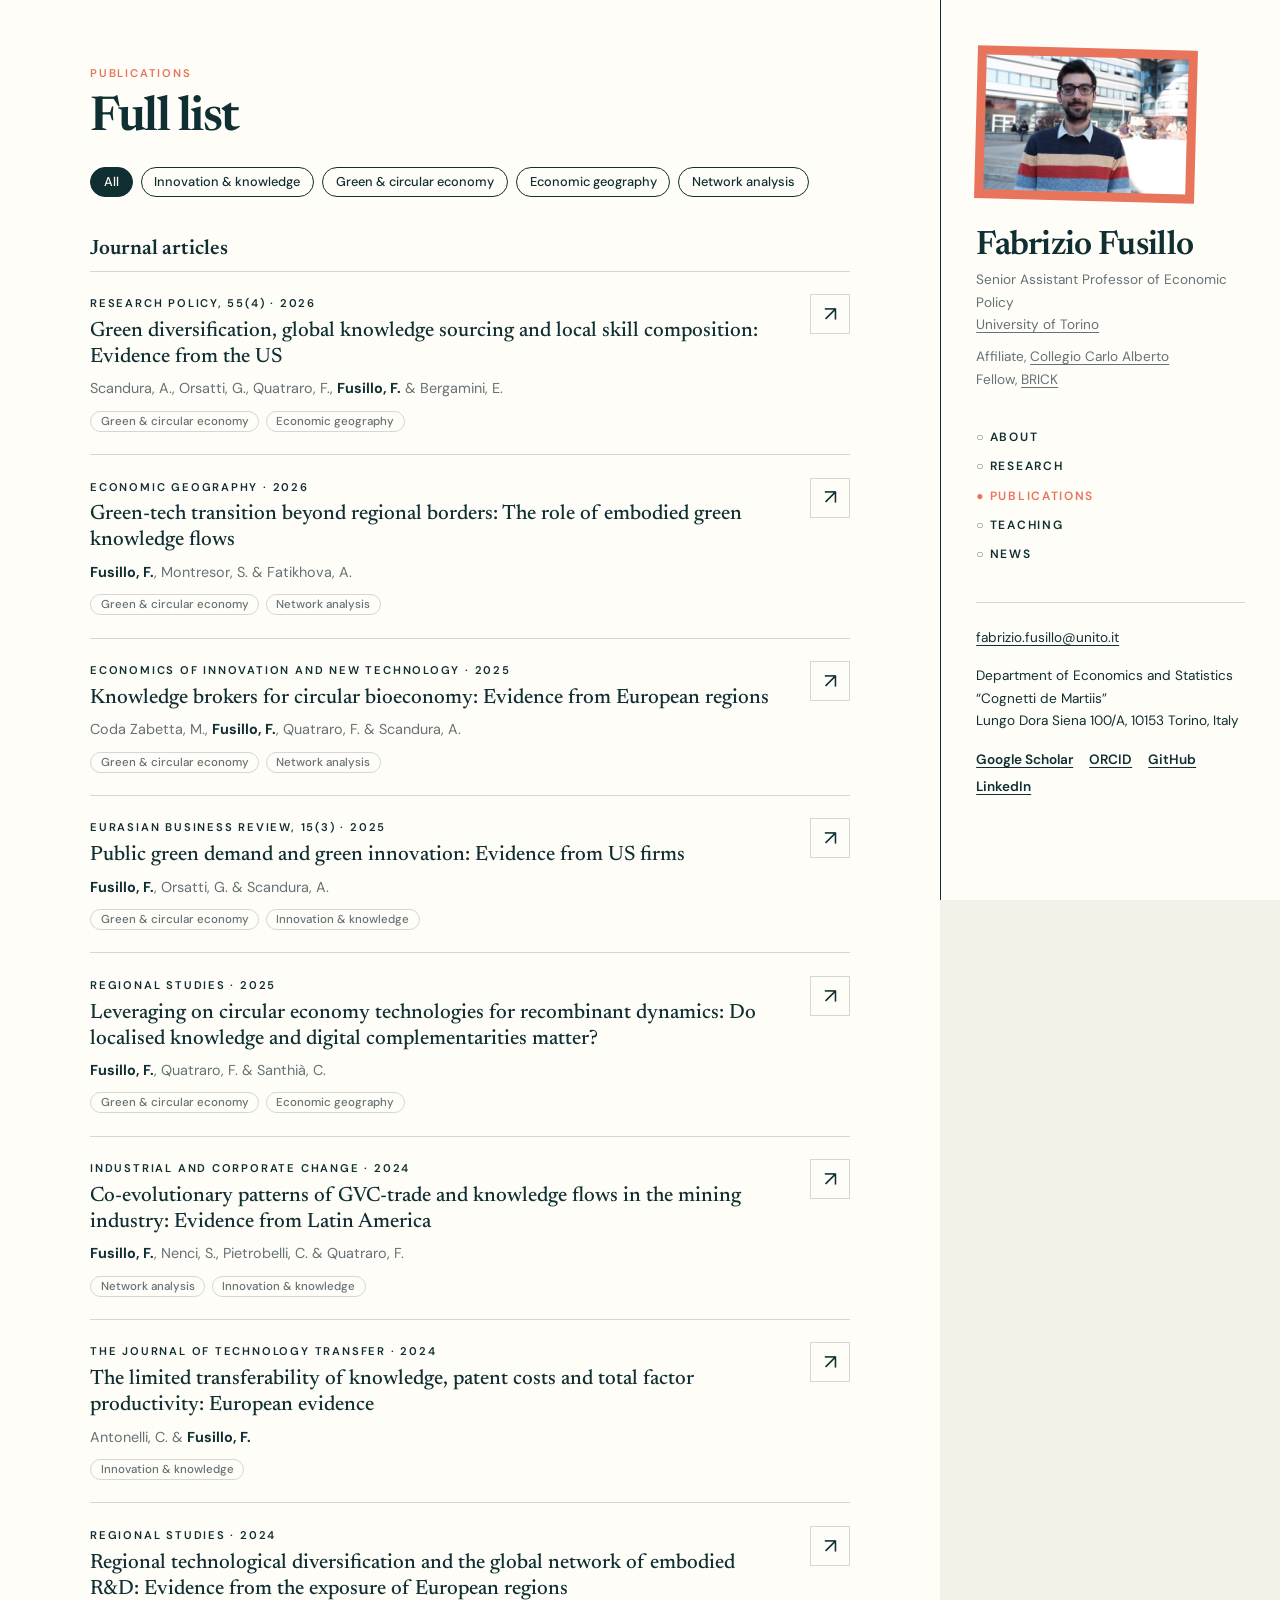
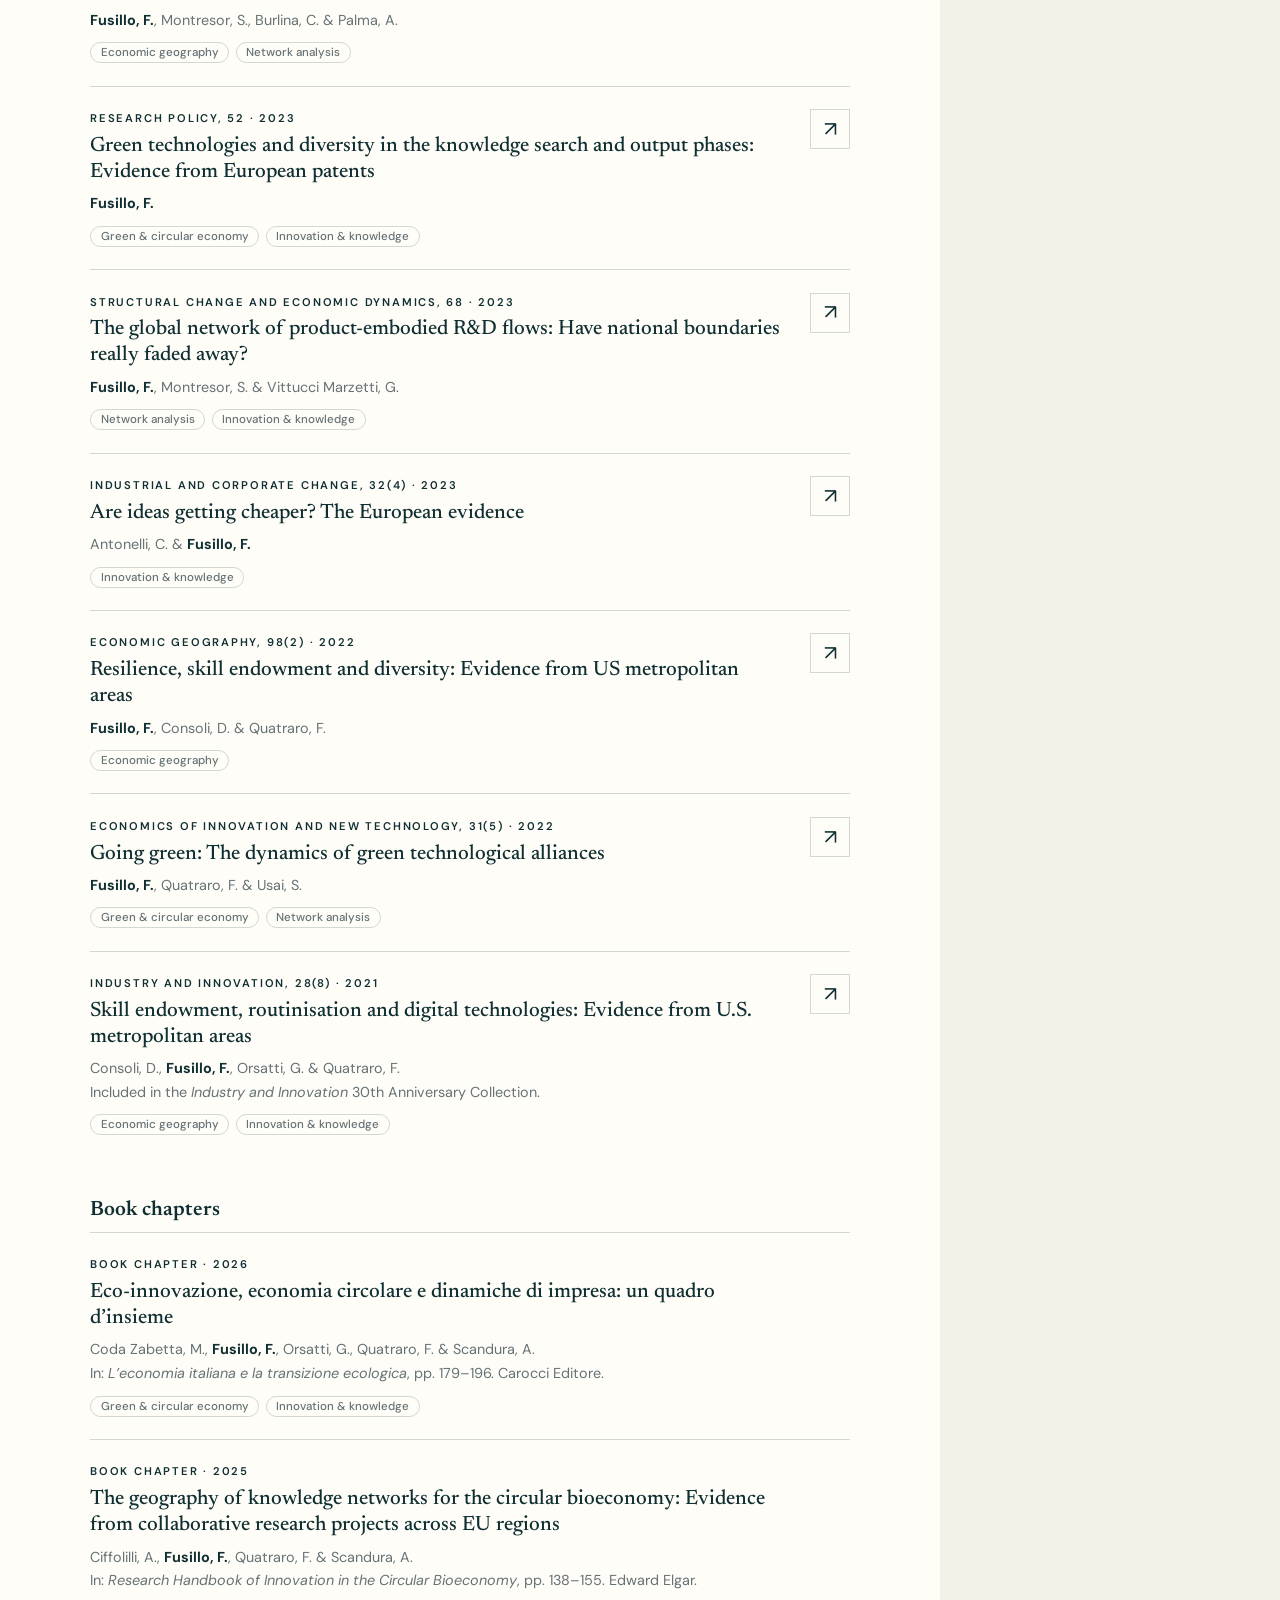
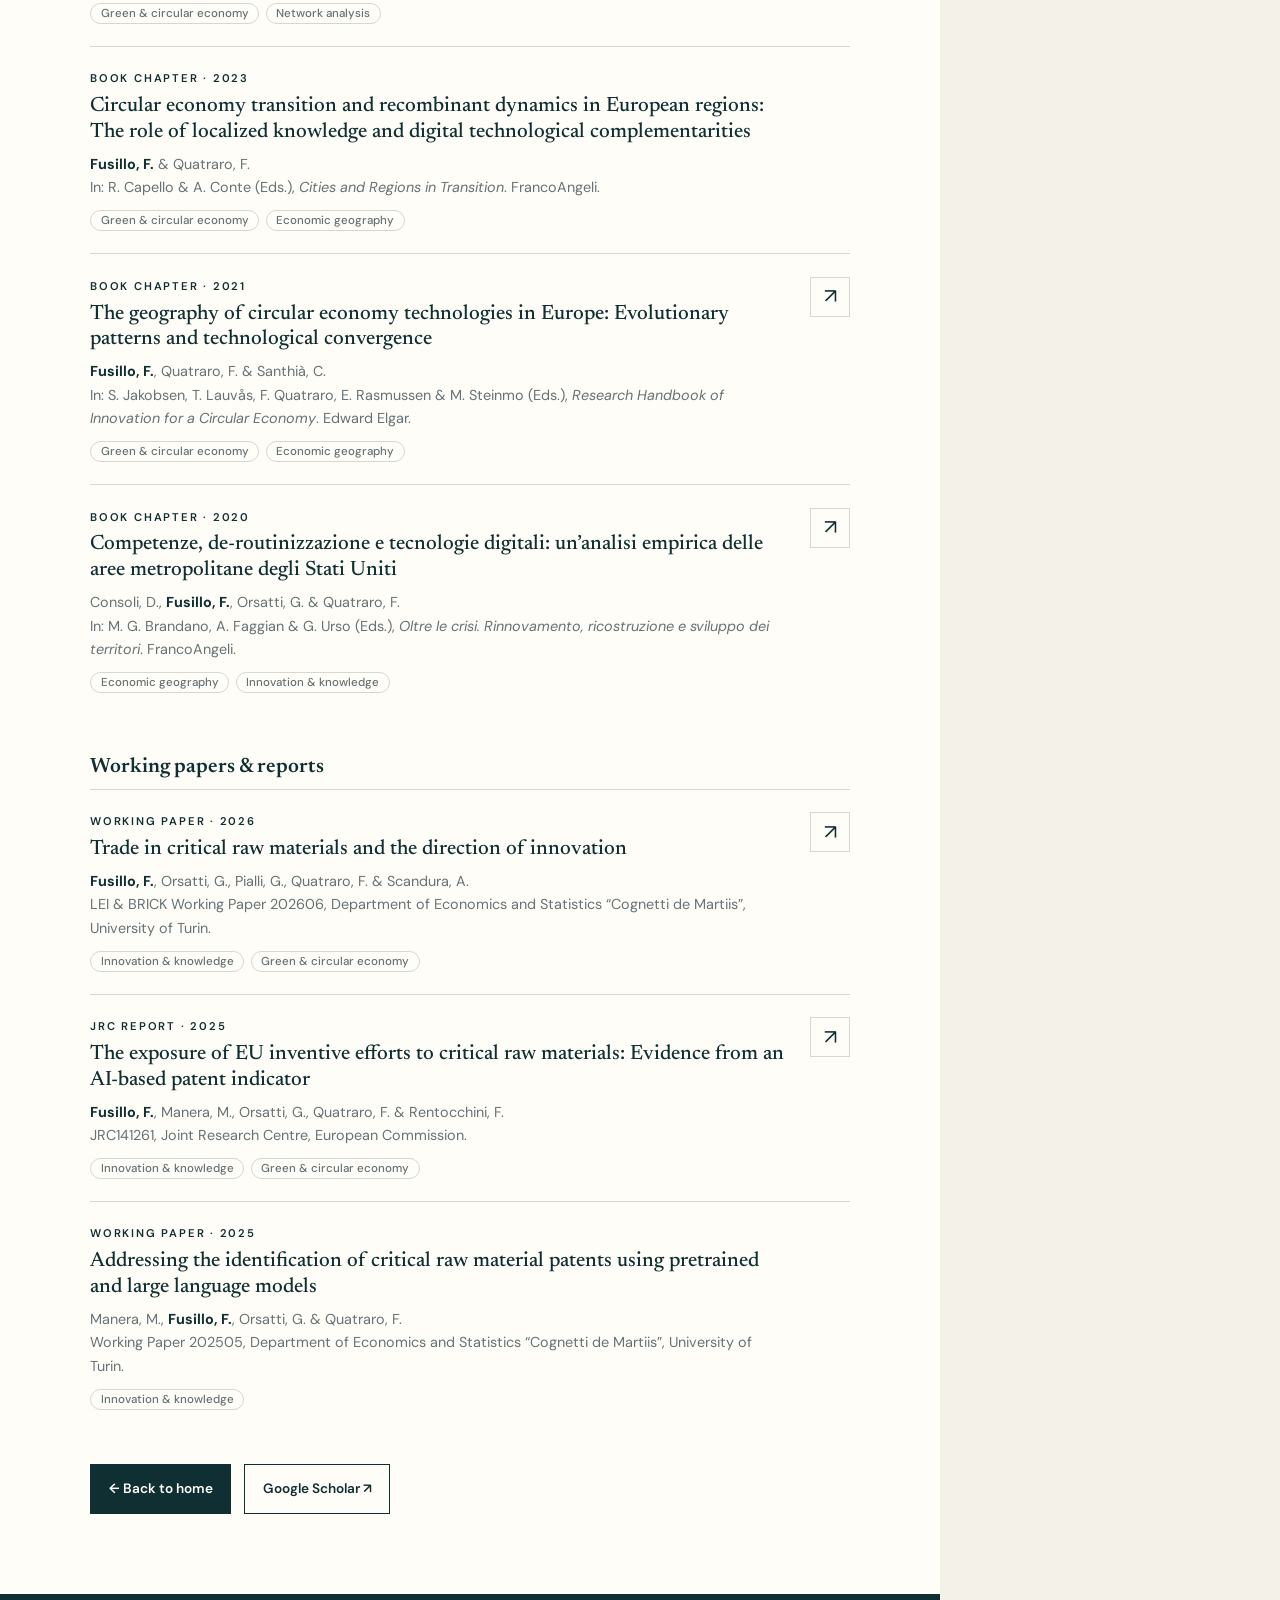
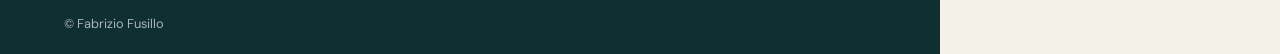
==== publications.html @ 9db90cc2 "Add full publication page, ongoing research and news updates - publications.html: journal articles, " ====
<!doctype html>
<html lang="en">
<head>
  <meta charset="utf-8">
  <meta name="viewport" content="width=device-width, initial-scale=1">
  <meta name="description" content="Publications of Fabrizio Fusillo: journal articles, book chapters, working papers and reports.">
  <title>Publications · Fabrizio Fusillo</title>

  <link rel="preconnect" href="https://fonts.googleapis.com">
  <link rel="preconnect" href="https://fonts.gstatic.com" crossorigin>
  <link href="https://fonts.googleapis.com/css2?family=DM+Sans:wght@400;500;600&family=Newsreader:opsz,wght@6..72,500;6..72,600&display=swap" rel="stylesheet">
  <link rel="stylesheet" href="styles.css">
</head>

<body>
<div class="layout">

<!-- ================= SIDE COLUMN (right) =================
     Same block as in index.html: if you change something here, change it there too. -->
<aside>
  <div class="photo"><img src="assets/fabrizio-fusillo.jpg" alt="Portrait of Fabrizio Fusillo"></div>

  <h1>Fabrizio Fusillo</h1>
  <p class="position">
    Senior Assistant Professor of Economic Policy<br>
    <a href="https://www.unito.it">University of Torino</a>
  </p>
  <p class="affiliations">
    Affiliate, <a href="https://www.carloalberto.org/person/fabrizio-fusillo/">Collegio Carlo Alberto</a><br>
    Fellow, <a href="https://brick.carloalberto.org/">BRICK</a>
  </p>

  <nav>
    <a href="index.html#about">About</a>
    <a href="index.html#research">Research</a>
    <a href="publications.html" class="active">Publications</a>
    <a href="index.html#teaching">Teaching</a>
    <a href="index.html#news">News</a>
  </nav>

  <div class="contact">
    <p><a href="mailto:fabrizio.fusillo@unito.it">fabrizio.fusillo@unito.it</a></p>
    <p>Department of Economics and Statistics “Cognetti de Martiis”<br>
       Lungo Dora Siena 100/A, 10153 Torino, Italy</p>
    <p class="links">
      <a href="https://scholar.google.com/citations?user=CQ9z-CwAAAAJ&amp;hl=it&amp;oi=ao">Google Scholar</a>
      <a href="https://orcid.org/0000-0002-1454-1284">ORCID</a>
      <a href="https://github.com/ffusillo">GitHub</a>
      <a href="https://www.linkedin.com/in/fabrizio-fusillo-4771b8a0/">LinkedIn</a>
      <!-- <a href="assets/cv-fusillo.pdf">CV</a> -->
    </p>
  </div>
</aside>

<main>

<!-- =====================================================================
     HOW TO EDIT THIS PAGE
     - Each publication is one <article class="pub" data-tags="..."> ... </article> block.
       Copy a block, paste it at the top of the right group and change the text.
     - data-tags: one or two of   innovation   green   geography   networks
       (separated by a space). The tag buttons under each entry are added automatically.
     - The ↗ link is optional: delete the <a ...>↗</a> line if there is no link.
     ===================================================================== -->
<section class="white">
  <p class="eyebrow">Publications</p>
  <h2>Full list</h2>

  <p class="filters">
    <a href="#all">All</a>
    <a href="#innovation">Innovation &amp; knowledge</a>
    <a href="#green">Green &amp; circular economy</a>
    <a href="#geography">Economic geography</a>
    <a href="#networks">Network analysis</a>
  </p>

  <!-- ============ JOURNAL ARTICLES ============ -->
  <div class="pub-group">
    <h3 class="sub">Journal articles</h3>

    <article class="pub" data-tags="green geography">
      <p class="label">Research Policy, 55(4) · 2026</p>
      <h3>Green diversification, global knowledge sourcing and local skill composition: Evidence from the US</h3>
      <p>Scandura, A., Orsatti, G., Quatraro, F., <b>Fusillo, F.</b> &amp; Bergamini, E.</p>
      <a href="https://doi.org/10.1016/j.respol.2026.105434" aria-label="Open publication">↗</a>
    </article>

    <article class="pub" data-tags="green networks">
      <p class="label">Economic Geography · 2026</p>
      <h3>Green-tech transition beyond regional borders: The role of embodied green knowledge flows</h3>
      <p><b>Fusillo, F.</b>, Montresor, S. &amp; Fatikhova, A.</p>
      <a href="https://doi.org/10.1080/00130095.2025.2577307" aria-label="Open publication">↗</a>
    </article>

    <article class="pub" data-tags="green networks">
      <p class="label">Economics of Innovation and New Technology · 2025</p>
      <h3>Knowledge brokers for circular bioeconomy: Evidence from European regions</h3>
      <p>Coda Zabetta, M., <b>Fusillo, F.</b>, Quatraro, F. &amp; Scandura, A.</p>
      <a href="https://doi.org/10.1080/10438599.2025.2573064" aria-label="Open publication">↗</a>
    </article>

    <article class="pub" data-tags="green innovation">
      <p class="label">Eurasian Business Review, 15(3) · 2025</p>
      <h3>Public green demand and green innovation: Evidence from US firms</h3>
      <p><b>Fusillo, F.</b>, Orsatti, G. &amp; Scandura, A.</p>
      <a href="https://doi.org/10.1007/s40821-025-00304-y" aria-label="Open publication">↗</a>
    </article>

    <article class="pub" data-tags="green geography">
      <p class="label">Regional Studies · 2025</p>
      <h3>Leveraging on circular economy technologies for recombinant dynamics: Do localised knowledge and digital complementarities matter?</h3>
      <p><b>Fusillo, F.</b>, Quatraro, F. &amp; Santhià, C.</p>
      <a href="https://doi.org/10.1080/00343404.2024.2329255" aria-label="Open publication">↗</a>
    </article>

    <article class="pub" data-tags="networks innovation">
      <p class="label">Industrial and Corporate Change · 2024</p>
      <h3>Co-evolutionary patterns of GVC-trade and knowledge flows in the mining industry: Evidence from Latin America</h3>
      <p><b>Fusillo, F.</b>, Nenci, S., Pietrobelli, C. &amp; Quatraro, F.</p>
      <a href="https://doi.org/10.1093/icc/dtae002" aria-label="Open publication">↗</a>
    </article>

    <article class="pub" data-tags="innovation">
      <p class="label">The Journal of Technology Transfer · 2024</p>
      <h3>The limited transferability of knowledge, patent costs and total factor productivity: European evidence</h3>
      <p>Antonelli, C. &amp; <b>Fusillo, F.</b></p>
      <a href="https://doi.org/10.1007/s10961-023-10057-3" aria-label="Open publication">↗</a>
    </article>

    <article class="pub" data-tags="geography networks">
      <p class="label">Regional Studies · 2024</p>
      <h3>Regional technological diversification and the global network of embodied R&amp;D: Evidence from the exposure of European regions</h3>
      <p><b>Fusillo, F.</b>, Montresor, S., Burlina, C. &amp; Palma, A.</p>
      <a href="https://doi.org/10.1080/00343404.2023.2269205" aria-label="Open publication">↗</a>
    </article>

    <article class="pub" data-tags="green innovation">
      <p class="label">Research Policy, 52 · 2023</p>
      <h3>Green technologies and diversity in the knowledge search and output phases: Evidence from European patents</h3>
      <p><b>Fusillo, F.</b></p>
      <a href="https://doi.org/10.1016/j.respol.2023.104727" aria-label="Open publication">↗</a>
    </article>

    <article class="pub" data-tags="networks innovation">
      <p class="label">Structural Change and Economic Dynamics, 68 · 2023</p>
      <h3>The global network of product-embodied R&amp;D flows: Have national boundaries really faded away?</h3>
      <p><b>Fusillo, F.</b>, Montresor, S. &amp; Vittucci Marzetti, G.</p>
      <a href="https://doi.org/10.1016/j.strueco.2023.10.001" aria-label="Open publication">↗</a>
    </article>

    <article class="pub" data-tags="innovation">
      <p class="label">Industrial and Corporate Change, 32(4) · 2023</p>
      <h3>Are ideas getting cheaper? The European evidence</h3>
      <p>Antonelli, C. &amp; <b>Fusillo, F.</b></p>
      <a href="https://doi.org/10.1093/icc/dtac064" aria-label="Open publication">↗</a>
    </article>

    <article class="pub" data-tags="geography">
      <p class="label">Economic Geography, 98(2) · 2022</p>
      <h3>Resilience, skill endowment and diversity: Evidence from US metropolitan areas</h3>
      <p><b>Fusillo, F.</b>, Consoli, D. &amp; Quatraro, F.</p>
      <a href="https://doi.org/10.1080/00130095.2021.2008797" aria-label="Open publication">↗</a>
    </article>

    <article class="pub" data-tags="green networks">
      <p class="label">Economics of Innovation and New Technology, 31(5) · 2022</p>
      <h3>Going green: The dynamics of green technological alliances</h3>
      <p><b>Fusillo, F.</b>, Quatraro, F. &amp; Usai, S.</p>
      <a href="https://doi.org/10.1080/10438599.2020.1799143" aria-label="Open publication">↗</a>
    </article>

    <article class="pub" data-tags="geography innovation">
      <p class="label">Industry and Innovation, 28(8) · 2021</p>
      <h3>Skill endowment, routinisation and digital technologies: Evidence from U.S. metropolitan areas</h3>
      <p>Consoli, D., <b>Fusillo, F.</b>, Orsatti, G. &amp; Quatraro, F.</p>
      <p>Included in the <em>Industry and Innovation</em> 30th Anniversary Collection.</p>
      <a href="https://doi.org/10.1080/13662716.2021.1904842" aria-label="Open publication">↗</a>
    </article>
  </div>

  <!-- ============ BOOK CHAPTERS ============ -->
  <div class="pub-group">
    <h3 class="sub">Book chapters</h3>

    <article class="pub" data-tags="green innovation">
      <p class="label">Book chapter · 2026</p>
      <h3>Eco-innovazione, economia circolare e dinamiche di impresa: un quadro d’insieme</h3>
      <p>Coda Zabetta, M., <b>Fusillo, F.</b>, Orsatti, G., Quatraro, F. &amp; Scandura, A.</p>
      <p>In: <em>L’economia italiana e la transizione ecologica</em>, pp. 179–196. Carocci Editore.</p>
    </article>

    <article class="pub" data-tags="green networks">
      <p class="label">Book chapter · 2025</p>
      <h3>The geography of knowledge networks for the circular bioeconomy: Evidence from collaborative research projects across EU regions</h3>
      <p>Ciffolilli, A., <b>Fusillo, F.</b>, Quatraro, F. &amp; Scandura, A.</p>
      <p>In: <em>Research Handbook of Innovation in the Circular Bioeconomy</em>, pp. 138–155. Edward Elgar.</p>
    </article>

    <article class="pub" data-tags="green geography">
      <p class="label">Book chapter · 2023</p>
      <h3>Circular economy transition and recombinant dynamics in European regions: The role of localized knowledge and digital technological complementarities</h3>
      <p><b>Fusillo, F.</b> &amp; Quatraro, F.</p>
      <p>In: R. Capello &amp; A. Conte (Eds.), <em>Cities and Regions in Transition</em>. FrancoAngeli.</p>
    </article>

    <article class="pub" data-tags="green geography">
      <p class="label">Book chapter · 2021</p>
      <h3>The geography of circular economy technologies in Europe: Evolutionary patterns and technological convergence</h3>
      <p><b>Fusillo, F.</b>, Quatraro, F. &amp; Santhià, C.</p>
      <p>In: S. Jakobsen, T. Lauvås, F. Quatraro, E. Rasmussen &amp; M. Steinmo (Eds.), <em>Research Handbook of Innovation for a Circular Economy</em>. Edward Elgar.</p>
      <a href="https://www.e-elgar.com/shop/gbp/research-handbook-of-innovation-for-a-circular-economy-9781800373082.html" aria-label="Open book page">↗</a>
    </article>

    <article class="pub" data-tags="geography innovation">
      <p class="label">Book chapter · 2020</p>
      <h3>Competenze, de-routinizzazione e tecnologie digitali: un’analisi empirica delle aree metropolitane degli Stati Uniti</h3>
      <p>Consoli, D., <b>Fusillo, F.</b>, Orsatti, G. &amp; Quatraro, F.</p>
      <p>In: M. G. Brandano, A. Faggian &amp; G. Urso (Eds.), <em>Oltre le crisi. Rinnovamento, ricostruzione e sviluppo dei territori</em>. FrancoAngeli.</p>
      <a href="http://ojs.francoangeli.it/_omp/index.php/oa/catalog/book/552" aria-label="Open book page">↗</a>
    </article>
  </div>

  <!-- ============ WORKING PAPERS AND REPORTS ============ -->
  <div class="pub-group">
    <h3 class="sub">Working papers &amp; reports</h3>

    <article class="pub" data-tags="innovation green">
      <p class="label">Working paper · 2026</p>
      <h3>Trade in critical raw materials and the direction of innovation</h3>
      <p><b>Fusillo, F.</b>, Orsatti, G., Pialli, G., Quatraro, F. &amp; Scandura, A.</p>
      <p>LEI &amp; BRICK Working Paper 202606, Department of Economics and Statistics “Cognetti de Martiis”, University of Turin.</p>
      <a href="https://www.est.unito.it/do/home.pl/Download?doc=/allegati/wp2026dip/wp_06_2026.pdf" aria-label="Open working paper">↗</a>
    </article>

    <article class="pub" data-tags="innovation green">
      <p class="label">JRC Report · 2025</p>
      <h3>The exposure of EU inventive efforts to critical raw materials: Evidence from an AI-based patent indicator</h3>
      <p><b>Fusillo, F.</b>, Manera, M., Orsatti, G., Quatraro, F. &amp; Rentocchini, F.</p>
      <p>JRC141261, Joint Research Centre, European Commission.</p>
      <a href="https://publications.jrc.ec.europa.eu/repository/handle/JRC141261" aria-label="Open report">↗</a>
    </article>

    <article class="pub" data-tags="innovation">
      <p class="label">Working paper · 2025</p>
      <h3>Addressing the identification of critical raw material patents using pretrained and large language models</h3>
      <p>Manera, M., <b>Fusillo, F.</b>, Orsatti, G. &amp; Quatraro, F.</p>
      <p>Working Paper 202505, Department of Economics and Statistics “Cognetti de Martiis”, University of Turin.</p>
    </article>
  </div>

  <p class="buttons">
    <a class="button" href="index.html">← Back to home</a>
    <a class="button outline" href="https://scholar.google.com/citations?user=CQ9z-CwAAAAJ&amp;hl=it&amp;oi=ao">Google Scholar ↗</a>
  </p>
</section>

<footer>© Fabrizio Fusillo</footer>

</main>
</div>

<script>
  // Topic tags and filters. No need to edit this, unless you rename a topic.
  const topics = {
    innovation: 'Innovation & knowledge',
    green: 'Green & circular economy',
    geography: 'Economic geography',
    networks: 'Network analysis'
  };
  const pubs = document.querySelectorAll('.pub[data-tags]');

  // Add the tag buttons under each publication, from its data-tags.
  pubs.forEach((pub) => {
    const tags = document.createElement('p');
    tags.className = 'tags';
    pub.dataset.tags.split(' ').forEach((t) => {
      const a = document.createElement('a');
      a.href = '#' + t;
      a.textContent = topics[t];
      tags.append(a);
    });
    pub.append(tags);
  });

  // Show only the publications of the topic in the address (e.g. publications.html#green).
  function applyFilter() {
    const topic = location.hash.slice(1) in topics ? location.hash.slice(1) : 'all';
    pubs.forEach((pub) => { pub.hidden = topic !== 'all' && !pub.dataset.tags.split(' ').includes(topic); });
    document.querySelectorAll('.pub-group').forEach((g) => { g.hidden = !g.querySelector('.pub:not([hidden])'); });
    document.querySelectorAll('.filters a').forEach((a) => a.classList.toggle('active', a.hash === '#' + topic));
  }
  window.addEventListener('hashchange', () => { applyFilter(); window.scrollTo(0, 0); });
  applyFilter();
</script>

</body>
</html>
---- styles.css ----
/* =========================================================
   FABRIZIO FUSILLO — WEBSITE STYLES
   Colours, fonts and sizes are set here at the top.
   ========================================================= */

:root {
  --ink: #102f33;      /* dark green: text, Research band */
  --paper: #f4f1e9;    /* beige: About and News bands */
  --white: #fffdf7;    /* off-white: side column, Publications band */
  --lime: #d9ee72;     /* Teaching band, card titles */
  --coral: #e7745b;    /* accents, photo frame */
  --muted: #657276;
  --line: rgba(16, 47, 51, 0.18);

  --sans: "DM Sans", Arial, sans-serif;
  --serif: "Newsreader", Georgia, serif;

  --photo-width: 220px;
  --side-width: 340px;
}

/* ---------- Page ---------- */
* { box-sizing: border-box; }
html { scroll-behavior: smooth; }

body {
  margin: 0;
  background: var(--paper);
  color: var(--ink);
  font-family: var(--sans);
  font-size: 16px;
  line-height: 1.65;
}

a { color: inherit; text-underline-offset: 3px; text-decoration-thickness: 1px; }
a:hover { color: var(--coral); }
[hidden] { display: none !important; }

.layout {
  display: grid;
  grid-template-columns: minmax(0, 1fr) var(--side-width);
  grid-template-areas: "main side";
}
main { grid-area: main; }
aside { grid-area: side; }

/* ---------- Side column (right) ---------- */
aside {
  position: sticky;
  top: 0;
  height: 100vh;
  overflow-y: auto;
  padding: 3rem 2.2rem;
  background: var(--white);
  border-left: 1px solid var(--ink);
  font-size: 0.85rem;
}

.photo {
  width: var(--photo-width);
  padding: 0.55rem;
  background: var(--coral);
  transform: rotate(1.5deg);
}
.photo img { display: block; width: 100%; height: auto; }

aside h1 { margin: 1.8rem 0 0.3rem; font: 600 2.1rem/1.05 var(--serif); letter-spacing: -0.02em; }
.position { margin: 0; color: var(--muted); }
.affiliations { margin: 0.6rem 0 0; color: var(--muted); }

aside nav { display: flex; flex-direction: column; margin: 2rem 0; }

aside nav a {
  padding: 0.3rem 0;
  font-size: 0.75rem;
  font-weight: 600;
  letter-spacing: 0.14em;
  text-transform: uppercase;
  text-decoration: none;
}
aside nav a::before { content: "○ "; color: var(--muted); }
aside nav a.active { color: var(--coral); }
aside nav a.active::before { content: "● "; color: var(--coral); }

.contact { padding-top: 1.5rem; border-top: 1px solid var(--line); }
.contact p { margin: 0 0 1rem; }
.links { display: flex; flex-wrap: wrap; gap: 0.3rem 1rem; font-weight: 600; }

/* ---------- Main column: coloured bands ---------- */
section { padding: 4rem max(5vw, calc((100% - 760px) / 2)); }

.paper { background: var(--paper); }
.white { background: var(--white); }
.lime  { background: var(--lime); }
.ink   { background: var(--ink); color: var(--white); }
.ink a:hover { color: var(--lime); }

.eyebrow,
.label {
  margin: 0 0 0.8rem;
  font-size: 0.7rem;
  font-weight: 600;
  letter-spacing: 0.16em;
  text-transform: uppercase;
}
.eyebrow { color: var(--coral); }

h2 { margin: 0 0 1.5rem; font: 600 clamp(2.2rem, 4vw, 3rem)/1 var(--serif); letter-spacing: -0.03em; }
h3 { margin: 0 0 0.4rem; font: 500 1.3rem/1.25 var(--serif); }

.lead { margin-top: 0; font: 500 clamp(1.5rem, 2.4vw, 2rem)/1.3 var(--serif); }

/* ---------- Research cards ---------- */
.cards {
  display: grid;
  grid-template-columns: 1fr 1fr;
  gap: 1rem;
  margin-top: 2rem;
}
.cards a {
  display: flex;
  flex-direction: column;
  padding: 1.4rem;
  border: 1px solid rgba(255, 253, 247, 0.25);
  text-decoration: none;
}
.cards a:hover { border-color: var(--lime); background: rgba(217, 238, 114, 0.08); color: inherit; }
.cards h3 { color: var(--lime); }
.cards p { margin: 0 0 1rem; font-size: 0.92rem; color: rgba(255, 253, 247, 0.75); }
.cards span { margin-top: auto; font-size: 0.8rem; font-weight: 600; color: var(--lime); }

/* ---------- Ongoing research ---------- */
.ongoing { margin: 0; padding: 0; list-style: none; }
.ongoing li {
  display: grid;
  grid-template-columns: 8rem minmax(0, 1fr);
  gap: 1rem;
  padding: 0.7rem 0;
  border-top: 1px solid rgba(255, 253, 247, 0.2);
  font-family: var(--serif);
  font-size: 1.1rem;
}
.ongoing span {
  padding-top: 0.3rem;
  color: var(--coral);
  font: 600 0.68rem var(--sans);
  letter-spacing: 0.14em;
  text-transform: uppercase;
}

/* ---------- Publications ---------- */
.pub {
  display: grid;
  grid-template-columns: minmax(0, 1fr) 40px;
  column-gap: 1.5rem;
  padding: 1.4rem 0;
  border-top: 1px solid var(--line);
}
.pub > * { grid-column: 1; }
.pub .label { margin-bottom: 0.4rem; }
.pub h3 ~ p { margin: 0; color: var(--muted); font-size: 0.9rem; }
.pub b { color: var(--ink); }

/* the ↗ square on the right of each publication */
.pub > a {
  grid-column: 2;
  grid-row: 1 / span 4;
  width: 40px;
  height: 40px;
  display: grid;
  place-items: center;
  border: 1px solid var(--line);
  font-size: 1.3rem;
  text-decoration: none;
}
.pub > a:hover { background: var(--ink); color: var(--white); }

.buttons { display: flex; flex-wrap: wrap; gap: 0.8rem; margin-top: 2rem; }
.button {
  display: inline-block;
  padding: 0.8rem 1.1rem;
  border: 1px solid var(--ink);
  background: var(--ink);
  color: var(--white);
  font-size: 0.85rem;
  font-weight: 600;
  text-decoration: none;
}
.button:hover { color: var(--lime); }
.button.outline { background: transparent; color: var(--ink); }
.button.outline:hover { background: var(--ink); color: var(--white); }

/* ---------- Full publication list: topic filters and tags ---------- */
.filters { display: flex; flex-wrap: wrap; gap: 0.5rem; margin: 0 0 1rem; }
.filters a,
.pub .tags a {
  padding: 0.2rem 0.8rem;
  border: 1px solid var(--ink);
  border-radius: 999px;
  font-size: 0.8rem;
  font-weight: 500;
  text-decoration: none;
}
.filters a.active,
.filters a:hover { background: var(--ink); color: var(--white); }

.pub .tags { display: flex; flex-wrap: wrap; gap: 0.4rem; margin-top: 0.6rem; }
.pub .tags a { padding: 0 0.6rem; border-color: var(--line); color: var(--muted); font-size: 0.72rem; }
.pub .tags a:hover { border-color: var(--coral); color: var(--coral); }

.pub-group h3.sub { margin-bottom: 0.5rem; }

/* ---------- Teaching ---------- */
.courses {
  display: grid;
  grid-template-columns: 1fr 1fr;
  border-top: 1px solid var(--ink);
  border-left: 1px solid var(--ink);
}
.courses div {
  padding: 1.5rem;
  border-right: 1px solid var(--ink);
  border-bottom: 1px solid var(--ink);
}
.courses p { margin: 0; font-size: 0.88rem; }
.courses .label { margin-bottom: 0.6rem; font-size: 0.68rem; }

h3.sub { margin-top: 2.5rem; font-weight: 600; }

/* ---------- News ---------- */
.news { margin: 0; padding: 0; list-style: none; }
.news li { padding: 0.8rem 0; border-top: 1px solid var(--line); }
.news b { display: inline-block; min-width: 5.5rem; color: var(--coral); font-size: 0.85rem; }

footer { padding: 1.2rem 5vw; background: var(--ink); color: rgba(255, 253, 247, 0.65); font-size: 0.8rem; }

/* ---------- Tablet and phone: side column moves to the top ---------- */
@media (max-width: 900px) {
  .layout { grid-template-columns: 1fr; grid-template-areas: "side" "main"; }

  aside { position: static; height: auto; padding: 2rem 16px; border-left: 0; border-bottom: 1px solid var(--ink); }
  .photo { width: 180px; }
  aside nav { flex-direction: row; flex-wrap: wrap; gap: 0 1.2rem; margin: 1.5rem 0; }

  section { padding: 3rem 16px; }
  footer { padding: 1rem 16px; }
  .cards, .courses { grid-template-columns: 1fr; }
  .ongoing li { grid-template-columns: 1fr; gap: 0.2rem; }
}
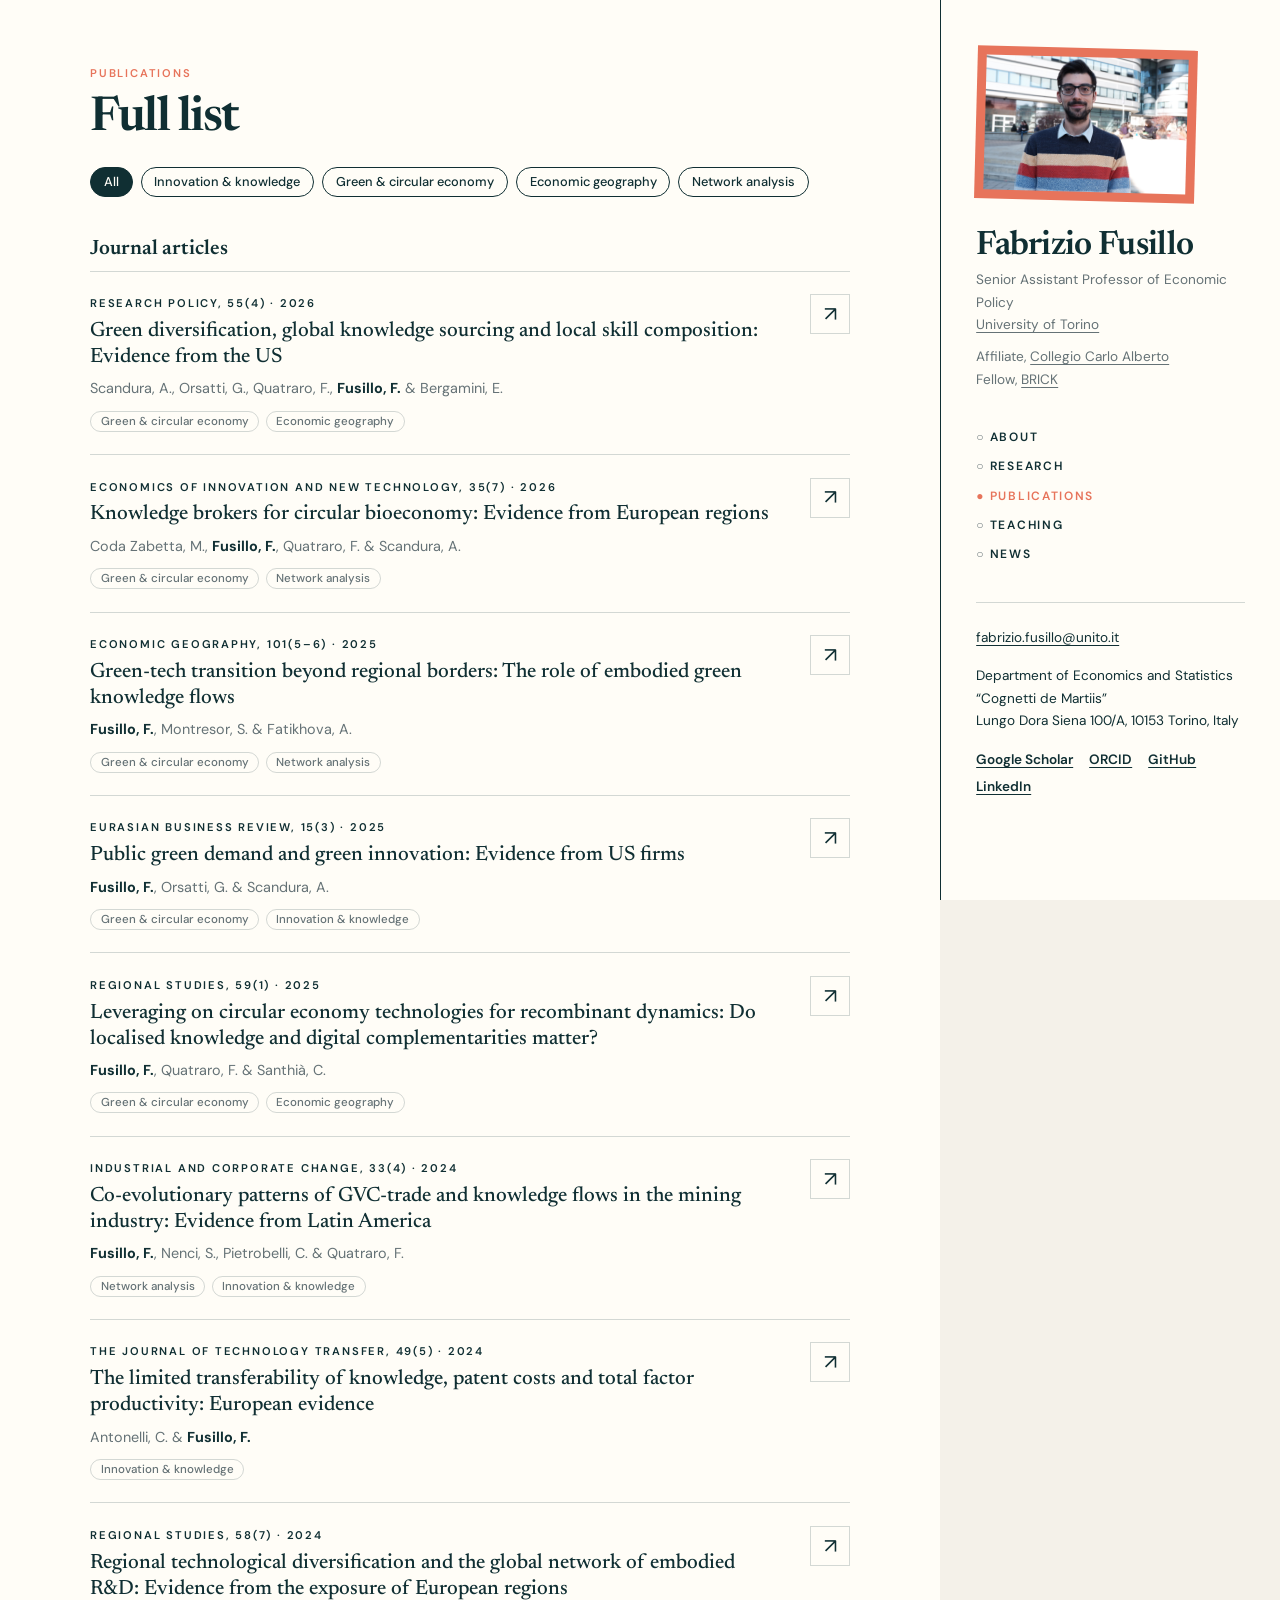
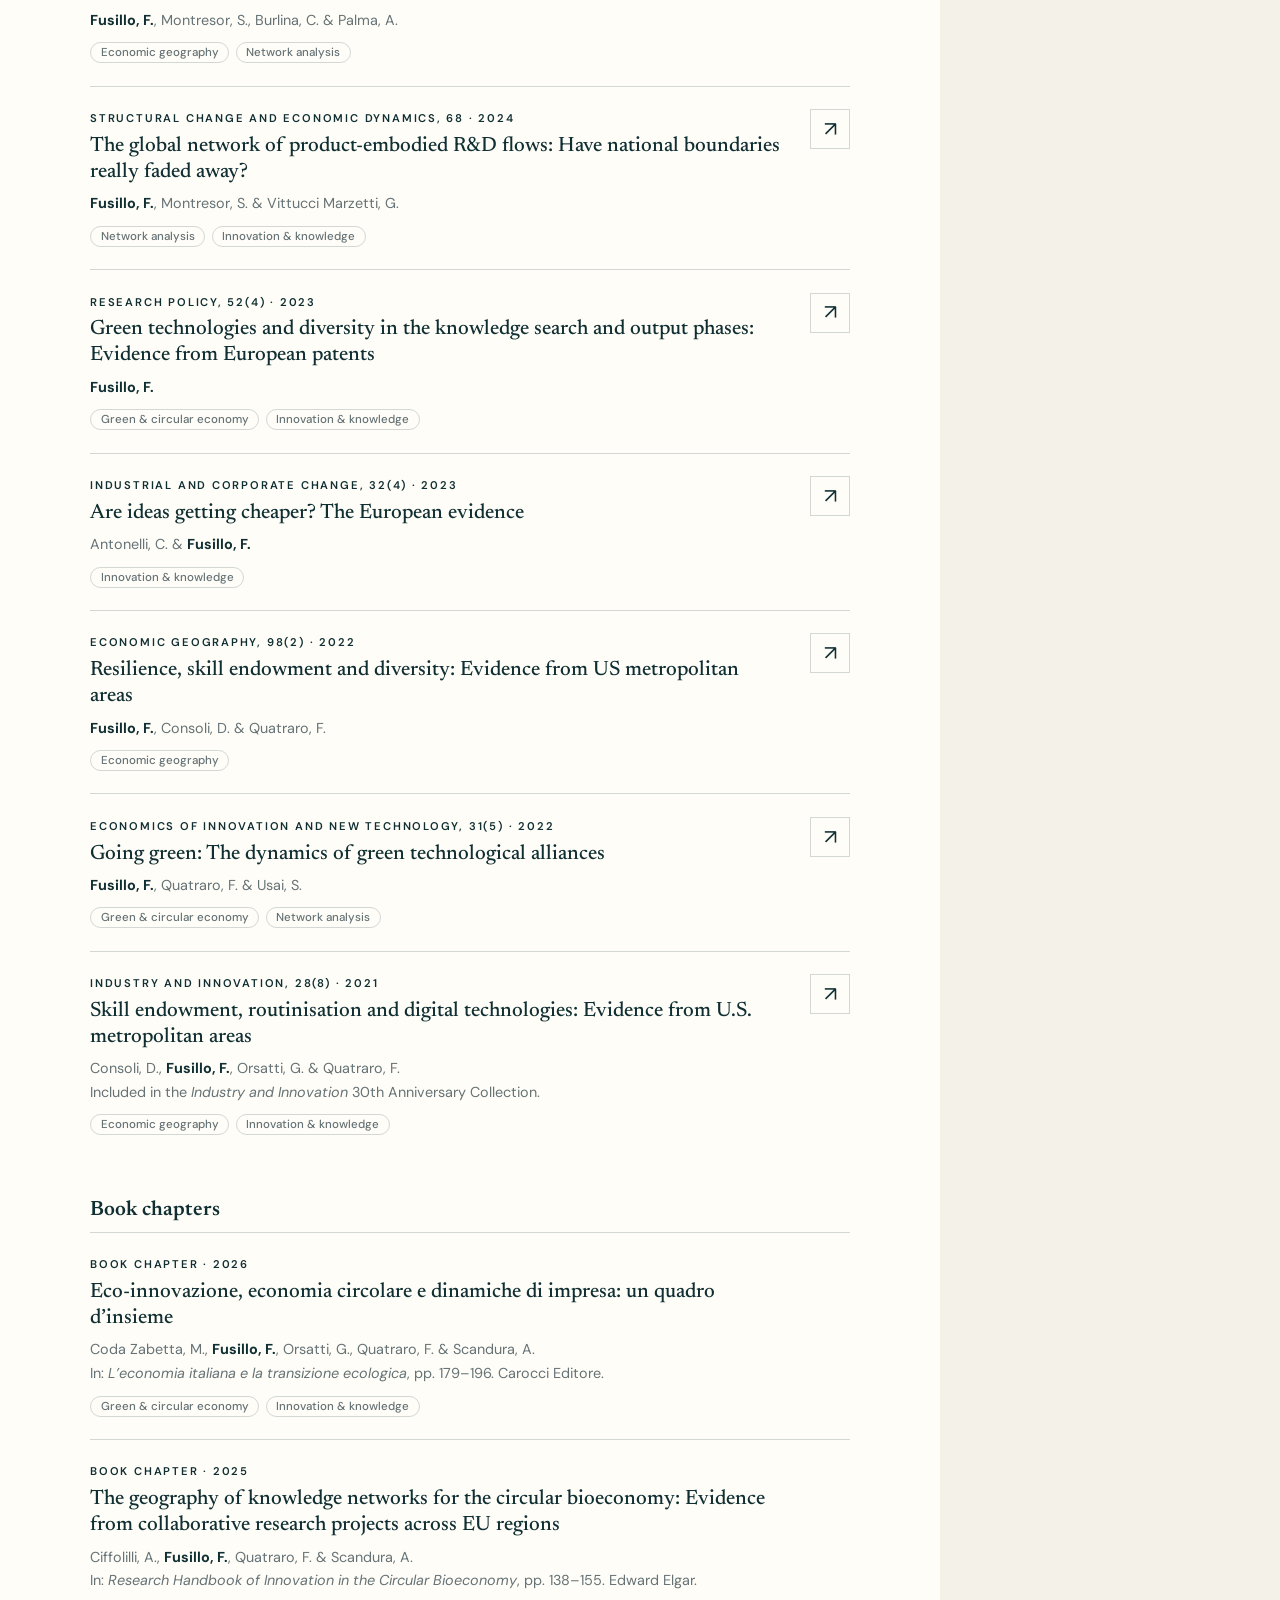
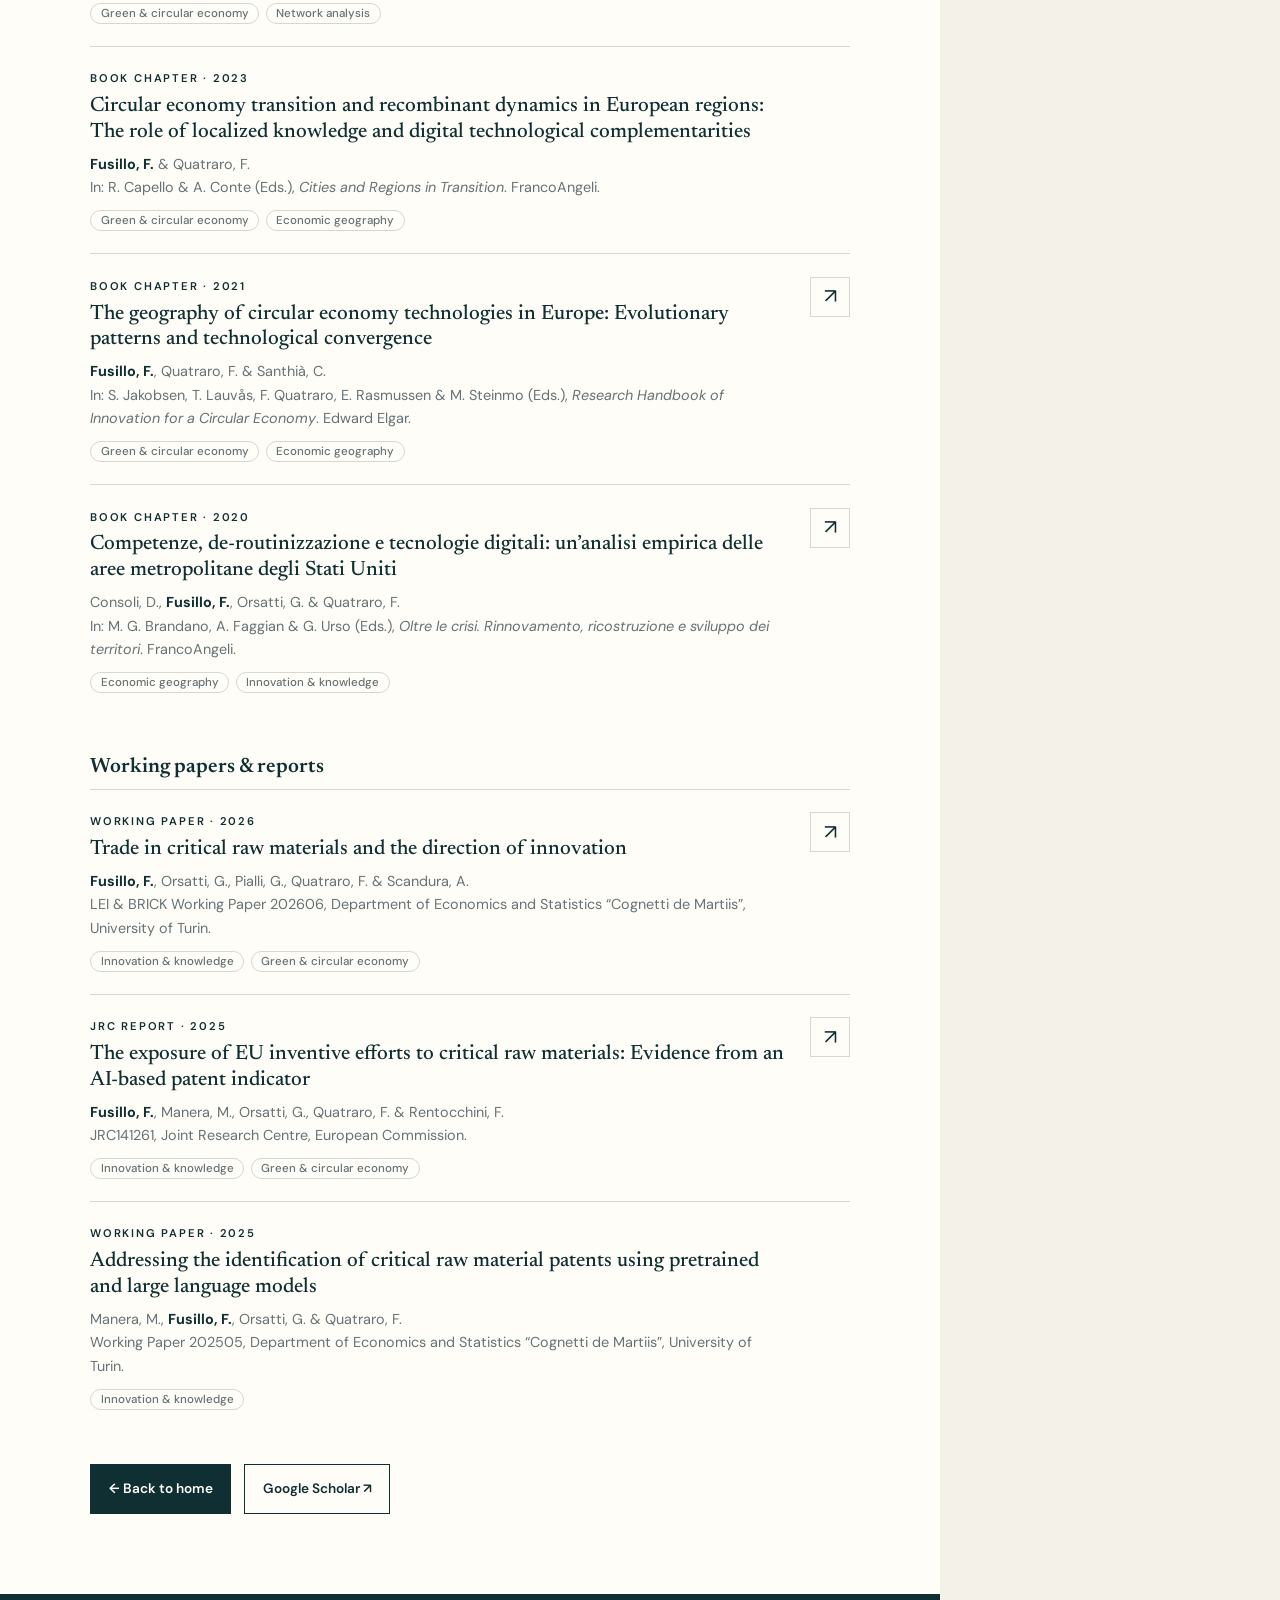
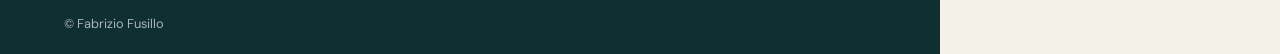
==== commit b390ba1d: "Correct publication years to journal issue years; add LinkedIn box Years, volumes and issues checked" ====
--- a/publications.html
+++ b/publications.html
@@ -86,17 +86,17 @@
     </article>
 
     <article class="pub" data-tags="green networks">
-      <p class="label">Economic Geography · 2026</p>
+      <p class="label">Economics of Innovation and New Technology, 35(7) · 2026</p>
+      <h3>Knowledge brokers for circular bioeconomy: Evidence from European regions</h3>
+      <p>Coda Zabetta, M., <b>Fusillo, F.</b>, Quatraro, F. &amp; Scandura, A.</p>
+      <a href="https://doi.org/10.1080/10438599.2025.2573064" aria-label="Open publication">↗</a>
+    </article>
+
+    <article class="pub" data-tags="green networks">
+      <p class="label">Economic Geography, 101(5–6) · 2025</p>
       <h3>Green-tech transition beyond regional borders: The role of embodied green knowledge flows</h3>
       <p><b>Fusillo, F.</b>, Montresor, S. &amp; Fatikhova, A.</p>
       <a href="https://doi.org/10.1080/00130095.2025.2577307" aria-label="Open publication">↗</a>
-    </article>
-
-    <article class="pub" data-tags="green networks">
-      <p class="label">Economics of Innovation and New Technology · 2025</p>
-      <h3>Knowledge brokers for circular bioeconomy: Evidence from European regions</h3>
-      <p>Coda Zabetta, M., <b>Fusillo, F.</b>, Quatraro, F. &amp; Scandura, A.</p>
-      <a href="https://doi.org/10.1080/10438599.2025.2573064" aria-label="Open publication">↗</a>
     </article>
 
     <article class="pub" data-tags="green innovation">
@@ -107,45 +107,45 @@
     </article>
 
     <article class="pub" data-tags="green geography">
-      <p class="label">Regional Studies · 2025</p>
+      <p class="label">Regional Studies, 59(1) · 2025</p>
       <h3>Leveraging on circular economy technologies for recombinant dynamics: Do localised knowledge and digital complementarities matter?</h3>
       <p><b>Fusillo, F.</b>, Quatraro, F. &amp; Santhià, C.</p>
       <a href="https://doi.org/10.1080/00343404.2024.2329255" aria-label="Open publication">↗</a>
     </article>
 
     <article class="pub" data-tags="networks innovation">
-      <p class="label">Industrial and Corporate Change · 2024</p>
+      <p class="label">Industrial and Corporate Change, 33(4) · 2024</p>
       <h3>Co-evolutionary patterns of GVC-trade and knowledge flows in the mining industry: Evidence from Latin America</h3>
       <p><b>Fusillo, F.</b>, Nenci, S., Pietrobelli, C. &amp; Quatraro, F.</p>
       <a href="https://doi.org/10.1093/icc/dtae002" aria-label="Open publication">↗</a>
     </article>
 
     <article class="pub" data-tags="innovation">
-      <p class="label">The Journal of Technology Transfer · 2024</p>
+      <p class="label">The Journal of Technology Transfer, 49(5) · 2024</p>
       <h3>The limited transferability of knowledge, patent costs and total factor productivity: European evidence</h3>
       <p>Antonelli, C. &amp; <b>Fusillo, F.</b></p>
       <a href="https://doi.org/10.1007/s10961-023-10057-3" aria-label="Open publication">↗</a>
     </article>
 
     <article class="pub" data-tags="geography networks">
-      <p class="label">Regional Studies · 2024</p>
+      <p class="label">Regional Studies, 58(7) · 2024</p>
       <h3>Regional technological diversification and the global network of embodied R&amp;D: Evidence from the exposure of European regions</h3>
       <p><b>Fusillo, F.</b>, Montresor, S., Burlina, C. &amp; Palma, A.</p>
       <a href="https://doi.org/10.1080/00343404.2023.2269205" aria-label="Open publication">↗</a>
     </article>
 
+    <article class="pub" data-tags="networks innovation">
+      <p class="label">Structural Change and Economic Dynamics, 68 · 2024</p>
+      <h3>The global network of product-embodied R&amp;D flows: Have national boundaries really faded away?</h3>
+      <p><b>Fusillo, F.</b>, Montresor, S. &amp; Vittucci Marzetti, G.</p>
+      <a href="https://doi.org/10.1016/j.strueco.2023.10.001" aria-label="Open publication">↗</a>
+    </article>
+
     <article class="pub" data-tags="green innovation">
-      <p class="label">Research Policy, 52 · 2023</p>
+      <p class="label">Research Policy, 52(4) · 2023</p>
       <h3>Green technologies and diversity in the knowledge search and output phases: Evidence from European patents</h3>
       <p><b>Fusillo, F.</b></p>
       <a href="https://doi.org/10.1016/j.respol.2023.104727" aria-label="Open publication">↗</a>
-    </article>
-
-    <article class="pub" data-tags="networks innovation">
-      <p class="label">Structural Change and Economic Dynamics, 68 · 2023</p>
-      <h3>The global network of product-embodied R&amp;D flows: Have national boundaries really faded away?</h3>
-      <p><b>Fusillo, F.</b>, Montresor, S. &amp; Vittucci Marzetti, G.</p>
-      <a href="https://doi.org/10.1016/j.strueco.2023.10.001" aria-label="Open publication">↗</a>
     </article>
 
     <article class="pub" data-tags="innovation">
--- a/styles.css
+++ b/styles.css
@@ -93,6 +93,8 @@
 .white { background: var(--white); }
 .lime  { background: var(--lime); }
 .ink   { background: var(--ink); color: var(--white); }
+.coral { background: var(--coral); }
+.coral .eyebrow { color: var(--ink); }
 .ink a:hover { color: var(--lime); }
 
 .eyebrow,
@@ -232,6 +234,12 @@
 .news li { padding: 0.8rem 0; border-top: 1px solid var(--line); }
 .news b { display: inline-block; min-width: 5.5rem; color: var(--coral); font-size: 0.85rem; }
 
+/* ---------- LinkedIn post ---------- */
+/* The white box only appears once an <iframe> is pasted inside it. */
+.linkedin-post { max-width: 520px; margin-bottom: 1rem; background: var(--white); }
+.linkedin-post:not(:has(iframe)) { display: none; }
+.linkedin-post iframe { display: block; width: 100%; height: 560px; border: 0; }
+
 footer { padding: 1.2rem 5vw; background: var(--ink); color: rgba(255, 253, 247, 0.65); font-size: 0.8rem; }
 
 /* ---------- Tablet and phone: side column moves to the top ---------- */
